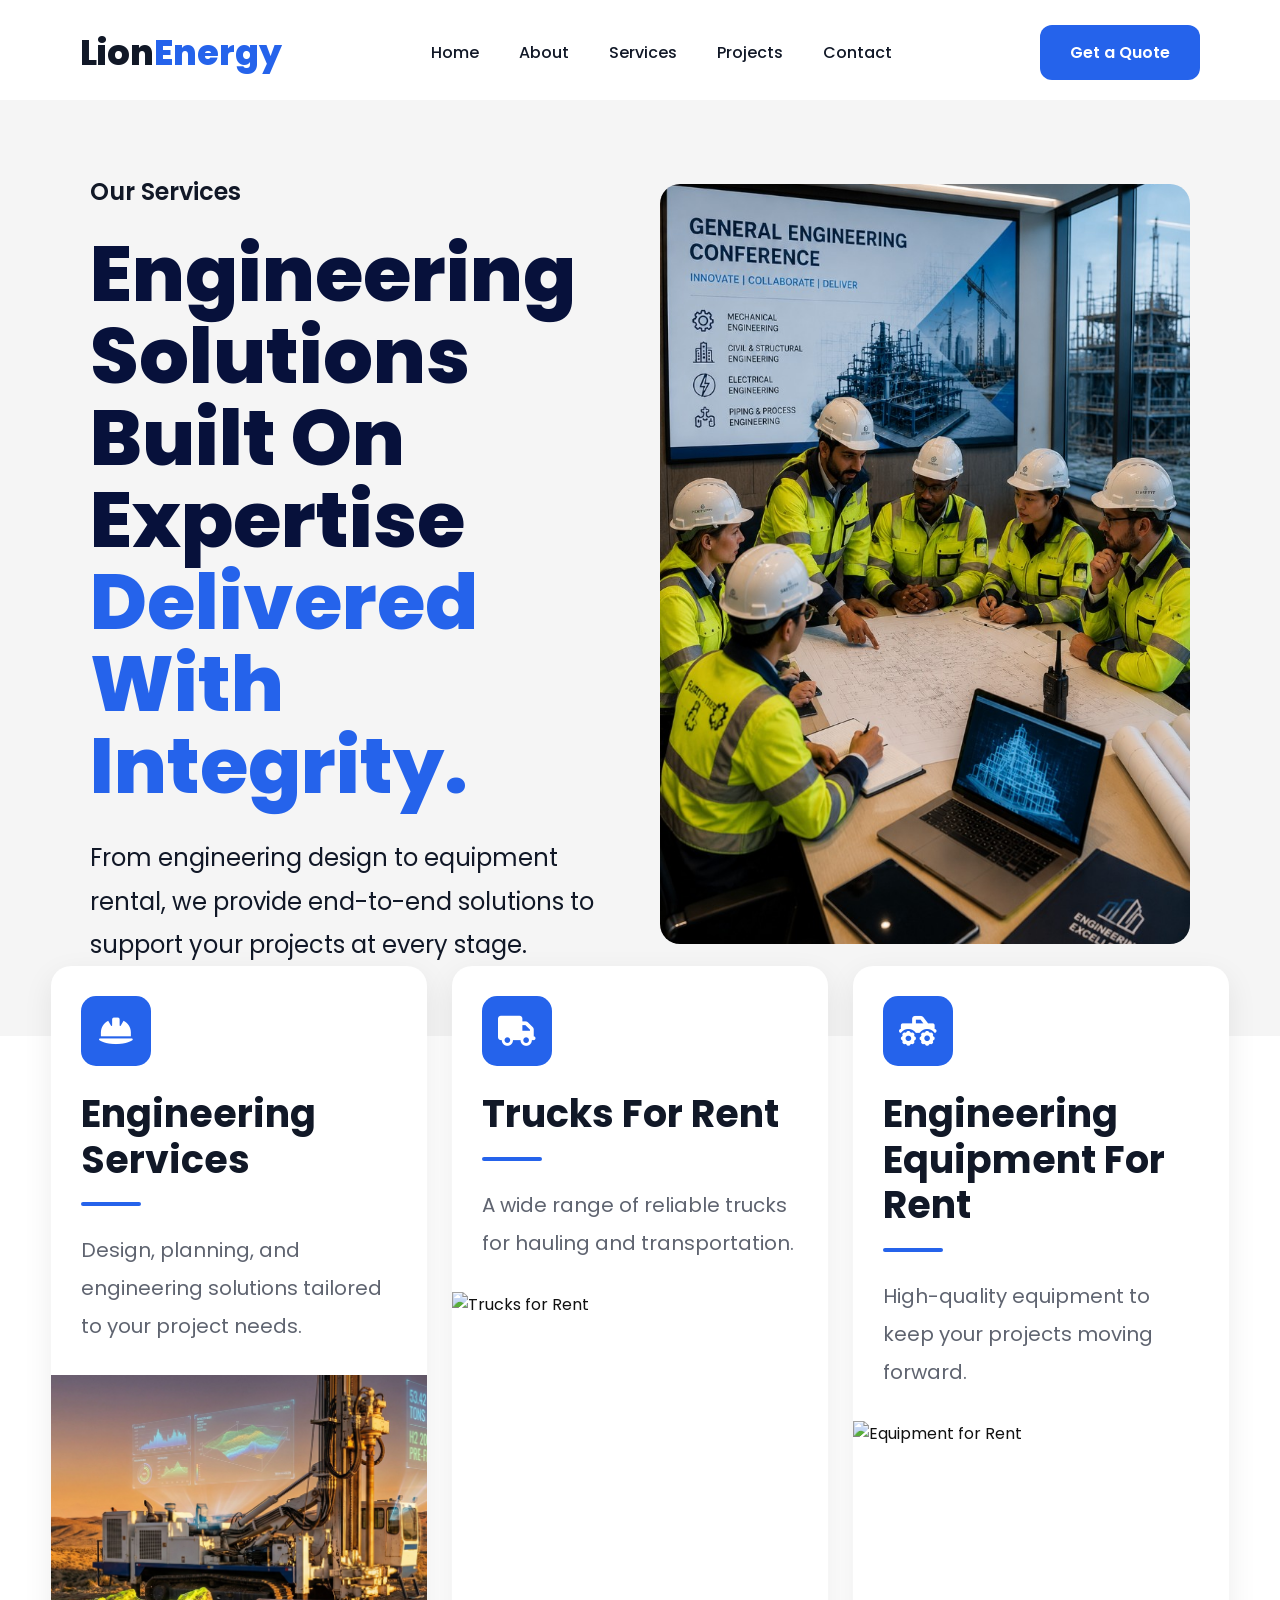
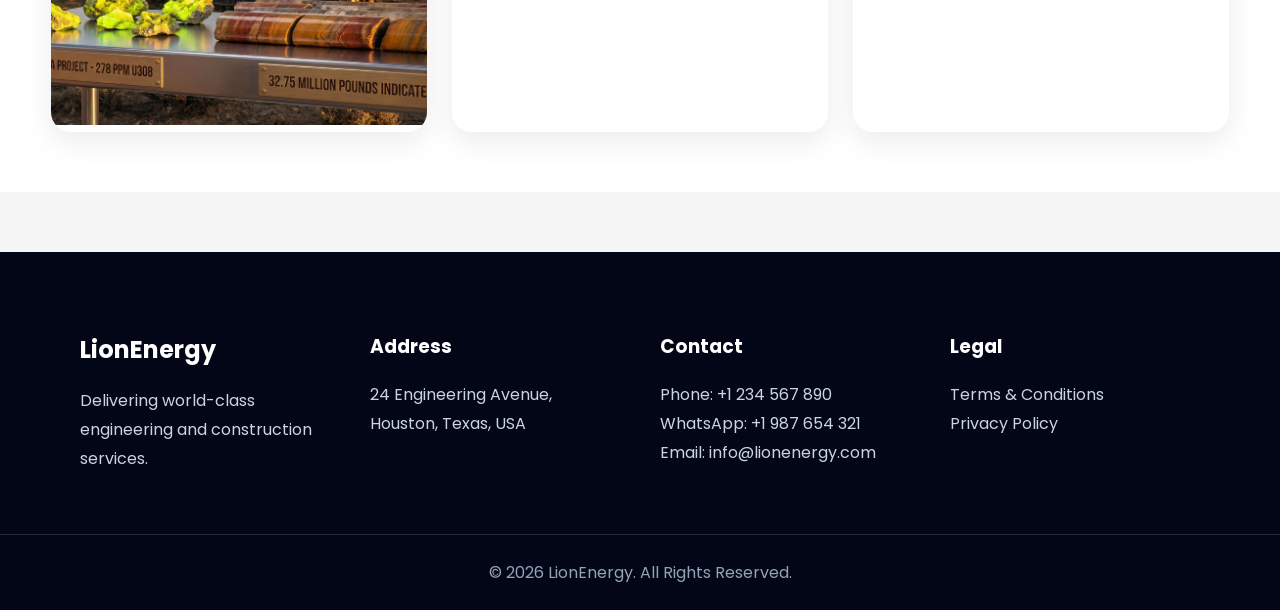
==== INDEX1.html @ 0fffaabf "First LionEnergy website" ====
<!DOCTYPE html>
<html lang="en">
<head>
  <meta charset="UTF-8" />
  <meta name="viewport" content="width=device-width, initial-scale=1.0"/>
  <title>LionEnergy Services</title>

  <link rel="preconnect" href="https://fonts.googleapis.com">
  <link href="https://fonts.googleapis.com/css2?family=Poppins:wght@300;400;500;600;700;800&display=swap" rel="stylesheet">

  <link rel="stylesheet" href="https://cdnjs.cloudflare.com/ajax/libs/font-awesome/6.5.1/css/all.min.css" />

  <link rel="stylesheet" href="STYLE1.css" />
</head>

<body>

  <nav class="navbar">
    <div class="logo">
      Lion<span>Energy</span>
    </div>

    <button class="hamburger" aria-label="Toggle menu" aria-controls="primary-navigation" aria-expanded="false">
      <span></span>
      <span></span>
      <span></span>
    </button>

    <ul id="primary-navigation" class="nav-links">
      <li><a href="./INDEX.html">Home</a></li>
      <li><a href="./INDEX3.html">About</a></li>
      <li><a href="./INDEX1.html">Services</a></li>
      <li><a href="./INDEX2.html">Projects</a></li>
      <li><a href="./INDEX5.html">Contact</a></li>
    </ul>

    <a href="./INDEX4.html" class="quote-btn">Get a Quote</a>
  </nav>

  <section class="services-section">
    <div class="hero">
      <div class="hero-text">
        <p class="small-title">Our Services</p>
        <h1>
          Engineering Solutions <br>
          Built On Expertise <br>
          <span>Delivered With Integrity.</span>
        </h1>
        <p>
          From engineering design to equipment rental,
          we provide end-to-end solutions to support
          your projects at every stage.
        </p>
      </div>

      <div class="hero-image">
        <img src="long-picture-engineering-meet.png" alt="engineering-meeting-picture">
      </div>
    </div>

    <div class="services-cards">
      <div class="card">
        <div class="card-content">
          <div class="icon-box">
            <i class="fa-solid fa-helmet-safety"></i>
          </div>
          <h2>Engineering Services</h2>
          <div class="line"></div>
          <p>
            Design, planning, and engineering solutions
            tailored to your project needs.
          </p>
        </div>
        <div class="card-image">
          <img src="asset.jpg" alt="Engineering Services">
        </div>
      </div>

      <div class="card">
        <div class="card-content">
          <div class="icon-box">
            <i class="fa-solid fa-truck"></i>
          </div>
          <h2>Trucks For Rent</h2>
          <div class="line"></div>
          <p>
            A wide range of reliable trucks for hauling
            and transportation.
          </p>
        </div>
        <div class="card-image">
          <img src="https://images.unsplash.com/photo-1519003722824-194d4455a60c?q=80&w=1200&auto=format&fit=crop" alt="Trucks for Rent">
        </div>
      </div>

      <div class="card">
        <div class="card-content">
          <div class="icon-box">
            <i class="fa-solid fa-truck-monster"></i>
          </div>
          <h2>Engineering Equipment For Rent</h2>
          <div class="line"></div>
          <p>
            High-quality equipment to keep your
            projects moving forward.
          </p>
        </div>
        <div class="card-image">
          <img src="https://images.unsplash.com/photo-1599707254554-027aeb4deacd?q=80&w=1200&auto=format&fit=crop" alt="Equipment for Rent">
        </div>
      </div>
    </div>
  </section>

  <footer class="footer">
    <div class="footer-container">
      <div class="footer-box">
        <h2>LionEnergy</h2>
        <p>Delivering world-class engineering and construction services.</p>
      </div>
      <div class="footer-box">
        <h3>Address</h3>
        <p>24 Engineering Avenue, Houston, Texas, USA</p>
      </div>
      <div class="footer-box">
        <h3>Contact</h3>
        <p>Phone: +1 234 567 890</p>
        <p>WhatsApp: +1 987 654 321</p>
        <p>Email: info@lionenergy.com</p>
      </div>
      <div class="footer-box">
        <h3>Legal</h3>
        <p>Terms & Conditions</p>
        <p>Privacy Policy</p>
      </div>
    </div>
    <div class="footer-bottom">
      <p>© 2026 LionEnergy. All Rights Reserved.</p>
    </div>
  </footer>

  <script src="INDEX.js"></script>
</body>
</html>
---- STYLE1.css ----
*{
  margin:0;
  padding:0;
  box-sizing:border-box;
  font-family: 'Poppins', sans-serif;
}

body{
  background:#f5f5f5;
  color:#111;
}

/* NAVBAR BASE SETTINGS */
.navbar{
  width:100%;
  padding:25px 80px;
  position:absolute;
  top:0;
  left:0;
  z-index:1000;
  display:flex;
  align-items:center;
  justify-content:space-between;
  box-sizing: border-box;
}

.logo{
  font-size:35px;
  font-weight:800;
  color:#111827;
  flex-shrink: 0;
}

.logo span{
  color:#2563eb;
}

.nav-links{
  display:flex;
  gap:40px;
  list-style: none;
}

.nav-links a{
  text-decoration: none;
  color:#111827;
  font-weight:500;
  transition:0.3s;
}

.nav-links a:hover{
  color:#2563eb;
}

.quote-btn{
  text-decoration: none;
  background:#2563eb;
  color:#fff;
  padding:15px 30px;
  border-radius:12px;
  font-weight:600;
  transition:0.3s;
  flex-shrink: 0;
}

.quote-btn:hover{
  background:#1d4ed8;
}

/* HAMBURGER BUTTON SETTINGS */
.hamburger{
  display:none;
  flex-direction:column;
  gap:6px;
  width:44px;
  height:38px;
  align-items:center;
  justify-content:center;
  background:transparent;
  border:none;
  cursor:pointer;
}

.hamburger span{
  display:block;
  width:28px;
  height:3px;
  background:#111827;
  border-radius:3px;
}

/* MAIN BODY SECTION */
.services-section{
  width:100%;
  min-height:100vh;
  background:#fff;
  position:relative;
  overflow:hidden;
  padding-top: 100px;
}

/* HERO AREA */
.hero{
  display:flex;
  align-items:center;
  justify-content:space-between;
  padding:70px 7%;
  gap:40px;
  flex-wrap:wrap;
  background-color: #f5f5f5;
}

.hero-text{
  flex:1;
  min-width:320px;
}

.small-title{
  color:#2563eb;
  font-size:22px;
  font-weight:600;
  margin-bottom:20px;
}

.hero-text h1{
  font-size:78px;
  line-height:1.05;
  font-weight:800;
  color:#07113b;
  margin-bottom:30px;
}

.hero-text h1 span{
  color:#2563eb;
}

.hero-text p{
  font-size:24px;
  line-height:1.8;
  color: #111827;
  max-width:650px;
}

.hero-image{
  flex:1;
  min-width:320px;
  position:relative;
}

.hero-image img{
  width:100%;
  height:760px;
  object-fit:cover;
  border-radius:20px;
}

/* SERVICE CARDS */
.services-cards{
  width:92%;
  margin:-70px auto 60px;
  display:grid;
  grid-template-columns:repeat(auto-fit,minmax(300px,1fr));
  gap:25px;
  position:relative;
  z-index:10;
}

.card{
  background:#fff;
  border-radius:20px;
  overflow:hidden;
  box-shadow:0 10px 30px rgba(0,0,0,0.08);
  transition:0.4s;
}

.card:hover{
  transform:translateY(-10px);
}

.card-content{
  padding:30px;
}

.icon-box{
  width:70px;
  height:70px;
  background:#2563eb;
  border-radius:15px;
  display:flex;
  align-items:center;
  justify-content:center;
  margin-bottom:25px;
}

.icon-box i{
  color:#fff;
  font-size:30px;
}

.card h2{
  font-size:38px;
  line-height:1.2;
  margin-bottom:20px;
  color:#111827;
}

.line{
  width:60px;
  height:4px;
  background:#2563eb;
  margin-bottom:25px;
  border-radius:20px;
}

.card p{
  color:#5f6470;
  line-height:1.9;
  font-size:20px;
}

.card-image img{
  width:100%;
  height:350px;
  object-fit:cover;
  object-position:center;
}

/* FOOTER */
.footer{
  background:#020617;
  color:#fff;
  padding-top:80px;
  margin-top:60px;
}

.footer-container{
  padding:0 80px 60px;
  display:grid;
  grid-template-columns:repeat(4,1fr);
  gap:40px;
}

.footer-box h2,
.footer-box h3{
  margin-bottom:20px;
}

.footer-box p{
  color:#cbd5e1;
  line-height:1.8;
}

.footer-bottom{
  border-top:1px solid #1e293b;
  text-align:center;
  padding:25px;
  color:#94a3b8;
}

/* RESPONSIVE MEDIA QUERIES */
@media(max-width:1200px){
  .hero-text h1{
    font-size:60px;
  }
}

@media(max-width:991px){
  .navbar,
  .footer-container{
    padding-left:30px;
    padding-right:30px;
  }
  .footer-container{
    grid-template-columns:1fr 1fr;
  }
}

@media(max-width:900px){
  .hero{
    flex-direction:column;
  }
  .hero-text h1{
    font-size:50px;
  }
  .hero-text p{
    font-size:20px;
  }
  .hero-image img{
    height:500px;
  }
  .card h2{
    font-size:30px;
  }
}

@media(max-width:768px){

  .navbar{
    padding:20px 20px;
  }

  .hamburger{
    display:inline-flex;
  }

  .nav-links{
    display:flex;
    flex-direction:column;
    position:absolute;
    z-index:1001;

    top:80px;
    left:50%;
    transform:translateX(-50%);
    width:90%;
    max-width:320px;
    background:#ffffff;
    border:1px solid #e5e7eb;
    border-radius:16px;
    padding:14px 10px;
    gap:10px;
    opacity:0;
    visibility:hidden;
    pointer-events:none;
    transition:0.2s;
  }

  .nav-links.open{
    opacity:1;
    visibility:visible;
    pointer-events:auto;
  }

  .nav-links a{
    display:block;
    padding:10px 12px;
  }
}

@media(max-width:600px){
  .hero{
    padding:50px 5%;
  }
  .hero-text h1{
    font-size:42px;
  }
  .hero-text p{
    font-size:18px;
  }
  .small-title{
    font-size:18px;
  }
  .services-cards{
    width:95%;
  }
  .footer-container{
    grid-template-columns:1fr;
  }
}
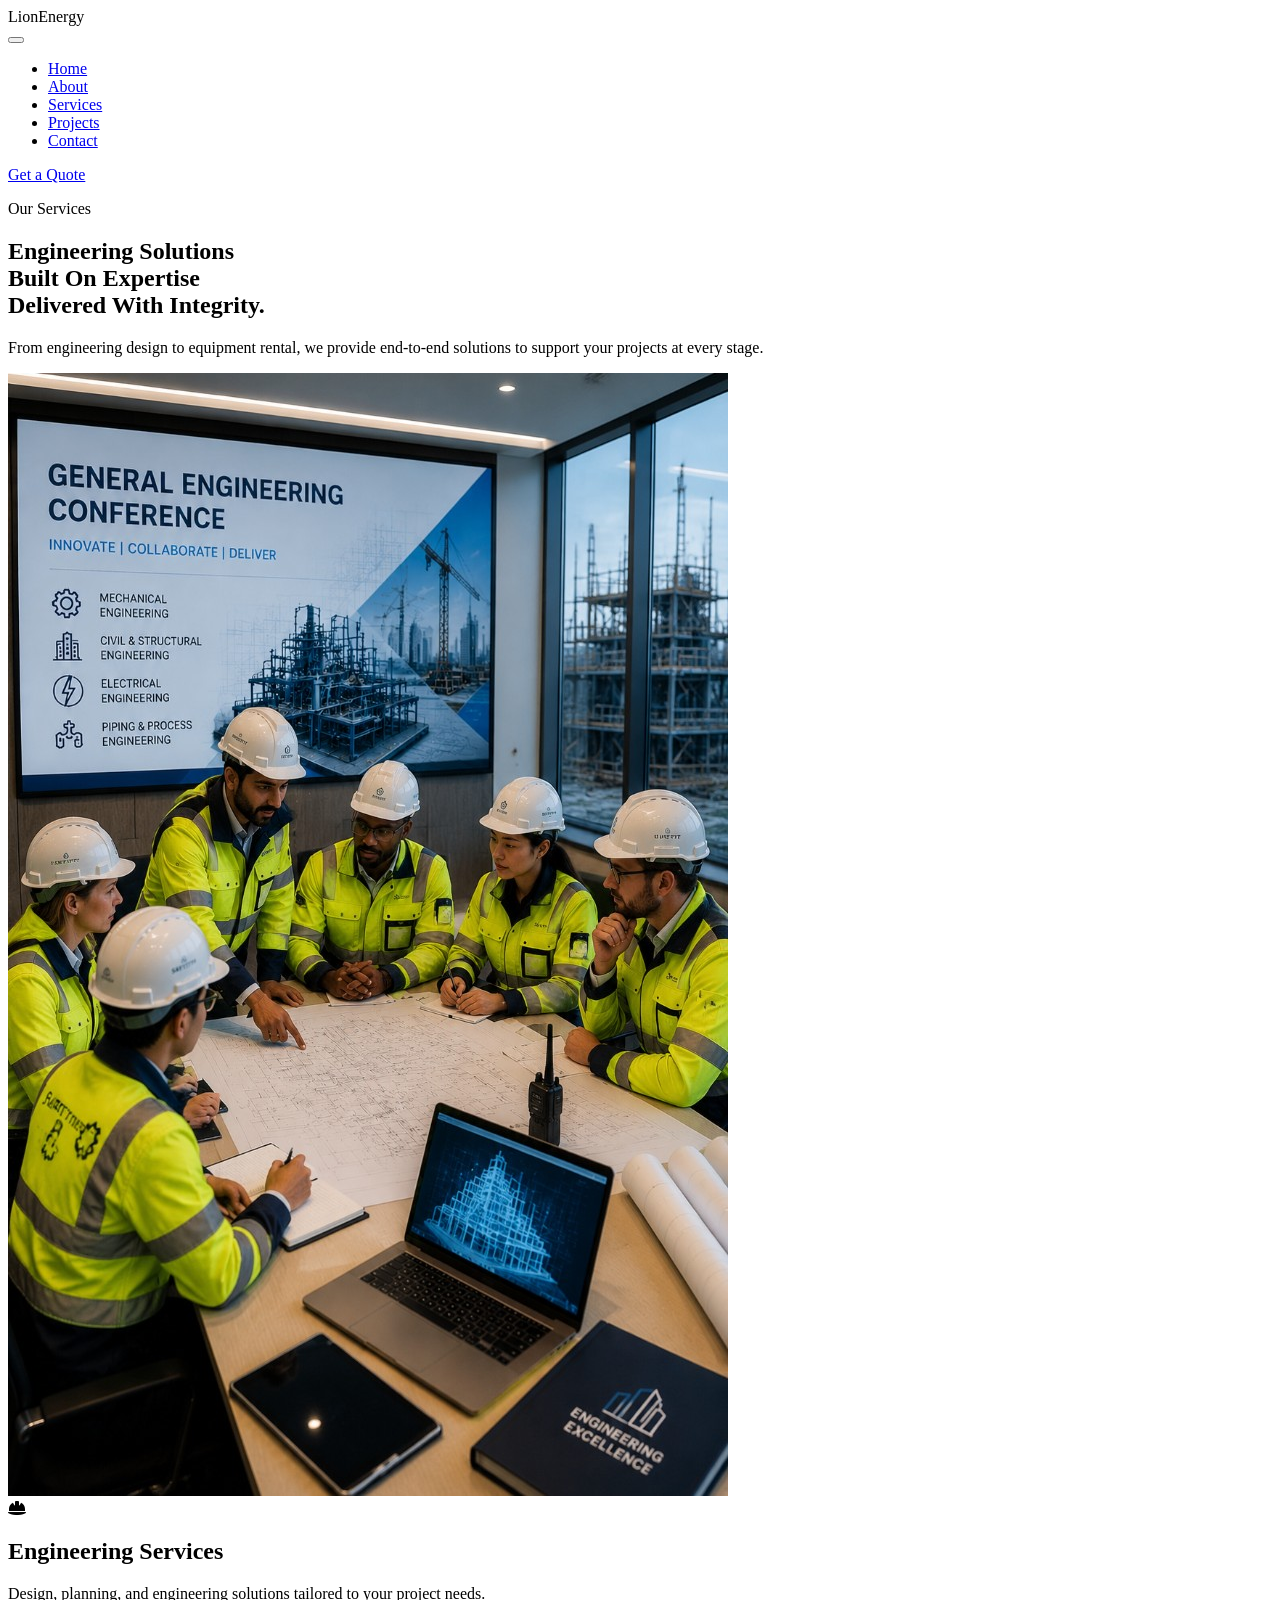
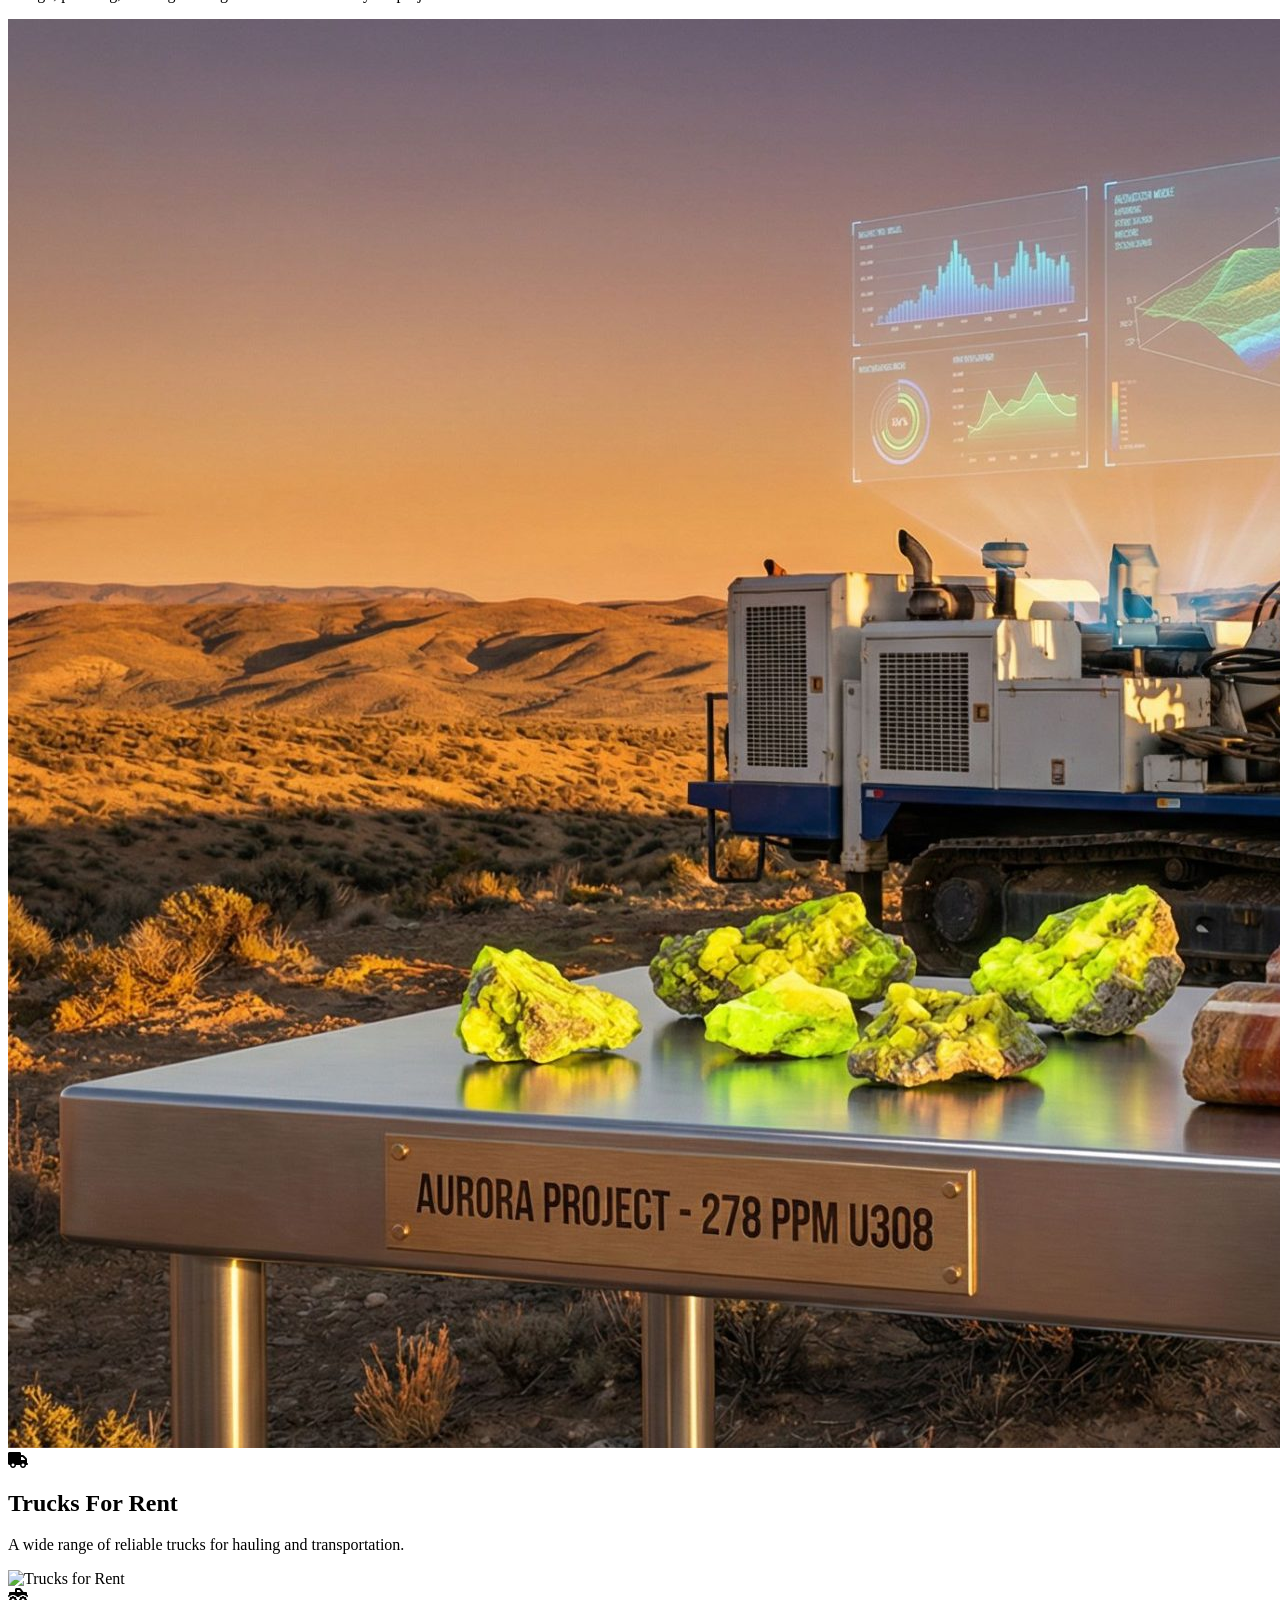
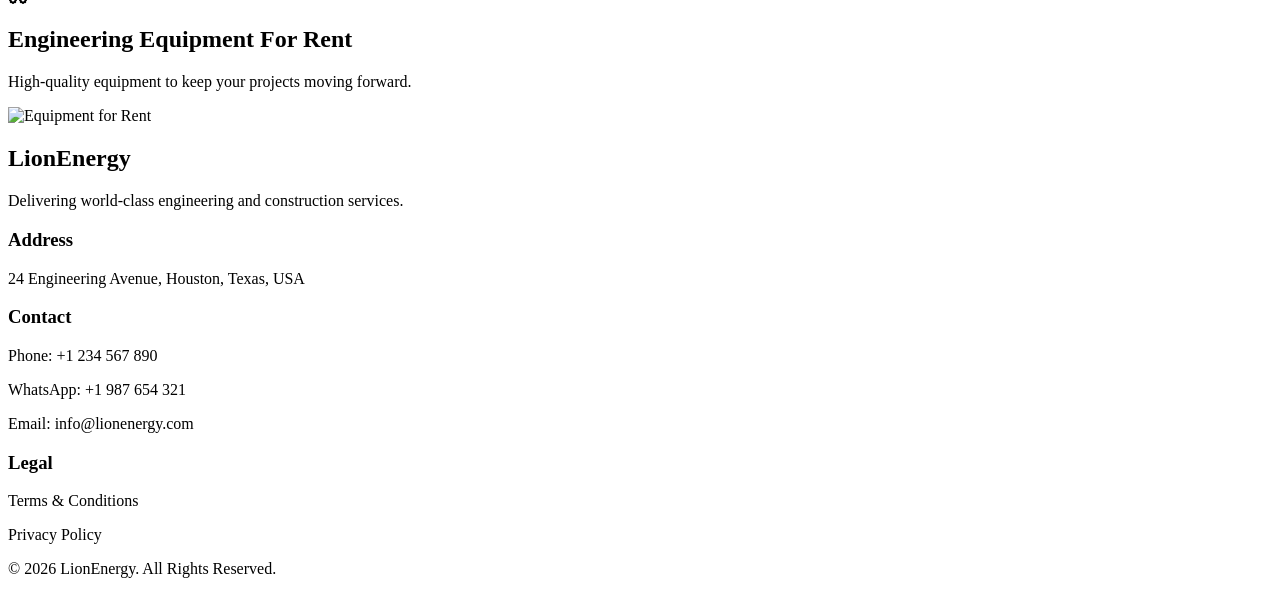
==== commit 89eacea5: "Rename HTML and CSS files to lowercase" ====
--- a/INDEX1.html
+++ b/INDEX1.html
@@ -10,7 +10,7 @@
 
   <link rel="stylesheet" href="https://cdnjs.cloudflare.com/ajax/libs/font-awesome/6.5.1/css/all.min.css" />
 
-  <link rel="stylesheet" href="STYLE1.css" />
+  <link rel="stylesheet" href="style1.css" />
 </head>
 
 <body>
@@ -27,14 +27,14 @@
     </button>
 
     <ul id="primary-navigation" class="nav-links">
-      <li><a href="./INDEX.html">Home</a></li>
-      <li><a href="./INDEX3.html">About</a></li>
-      <li><a href="./INDEX1.html">Services</a></li>
-      <li><a href="./INDEX2.html">Projects</a></li>
-      <li><a href="./INDEX5.html">Contact</a></li>
+      <li><a href="./index.html">Home</a></li>
+      <li><a href="./index3.html">About</a></li>
+      <li><a href="./index1.html">Services</a></li>
+      <li><a href="./index2.html">Projects</a></li>
+      <li><a href="./index5.html">Contact</a></li>
     </ul>
 
-    <a href="./INDEX4.html" class="quote-btn">Get a Quote</a>
+    <a href="./index4.html" class="quote-btn">Get a Quote</a>
   </nav>
 
   <section class="services-section">
